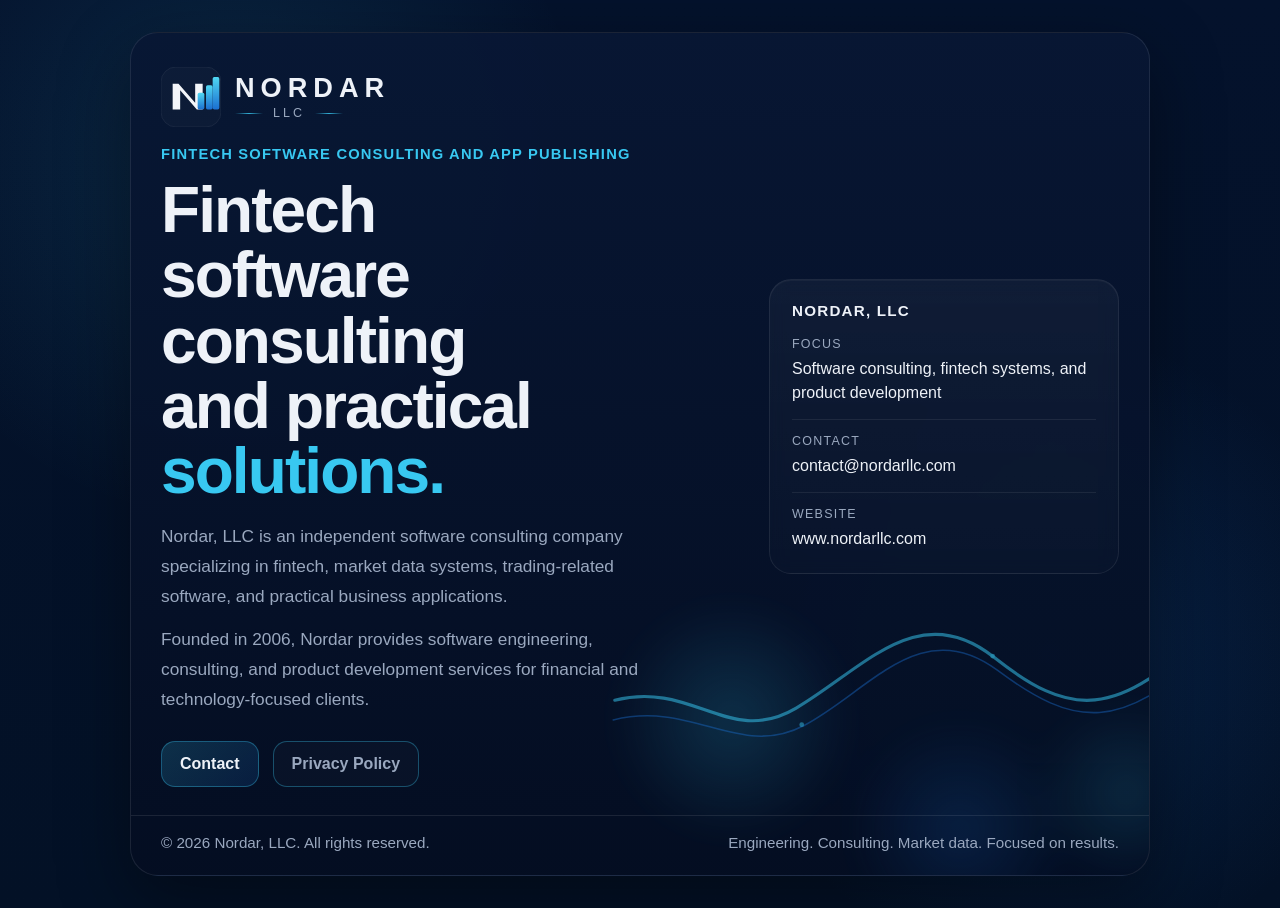
==== index.html @ 5f5a3a80 "Restore original landing page content" ====
<!DOCTYPE html>
<html lang="en">
<head>
  <meta charset="UTF-8" />
  <meta name="viewport" content="width=device-width, initial-scale=1.0" />
  <title>Nordar, LLC</title>
  <meta name="description" content="Fintech software consulting and app publishing." />
  <style>
    :root {
      --bg: #04122c;
      --panel: rgba(7, 18, 42, 0.92);
      --text: #eef2f8;
      --muted: #9aa8bf;
      --line: rgba(255, 255, 255, 0.09);
      --accent: #38c8f1;
      --accent-2: #1b6fd0;
      --shadow: 0 24px 70px rgba(0, 0, 0, 0.38);
    }

    * { box-sizing: border-box; }

    body {
      margin: 0;
      min-height: 100vh;
      font-family: -apple-system, BlinkMacSystemFont, "Segoe UI", Inter, sans-serif;
      color: var(--text);
      background:
        radial-gradient(circle at 18% 18%, rgba(56, 200, 241, 0.12), transparent 28%),
        radial-gradient(circle at 82% 72%, rgba(27, 111, 208, 0.18), transparent 26%),
        linear-gradient(180deg, #04122c 0%, #031126 100%);
      padding: 32px 16px;
    }

    a {
      color: inherit;
      text-decoration: none;
    }

    .container {
      width: min(1020px, 100%);
      margin: 0 auto;
    }

    .card {
      overflow: hidden;
      border: 1px solid var(--line);
      border-radius: 28px;
      background: linear-gradient(180deg, rgba(8, 23, 52, 0.96), rgba(4, 14, 34, 0.96));
      box-shadow: var(--shadow);
      position: relative;
      isolation: isolate;
    }

    .card::before {
      content: "";
      position: absolute;
      inset: auto -10% -32% 42%;
      height: 72%;
      background:
        radial-gradient(circle at 25% 30%, rgba(56, 200, 241, 0.24), transparent 18%),
        radial-gradient(circle at 58% 48%, rgba(27, 111, 208, 0.24), transparent 22%),
        radial-gradient(circle at 82% 42%, rgba(56, 200, 241, 0.18), transparent 14%);
      filter: blur(16px);
      opacity: 0.75;
      pointer-events: none;
      z-index: -1;
    }

    .card::after {
      content: "";
      position: absolute;
      right: -8%;
      bottom: -10%;
      width: 62%;
      height: 56%;
      background-image: url("data:image/svg+xml,%3Csvg xmlns='http://www.w3.org/2000/svg' viewBox='0 0 800 400'%3E%3Cg fill='none' stroke-linecap='round'%3E%3Cpath d='M20 270 C120 245, 165 330, 250 280 S405 140, 500 215 655 300, 780 172' stroke='rgba(56,200,241,0.72)' stroke-width='4'/%3E%3Cpath d='M18 295 C120 270, 178 345, 260 302 S408 160, 505 232 662 314, 780 198' stroke='rgba(27,111,208,0.58)' stroke-width='2'/%3E%3Cg fill='rgba(56,200,241,0.65)'%3E%3Ccircle cx='257' cy='301' r='3'/%3E%3Ccircle cx='499' cy='214' r='3'/%3E%3Ccircle cx='779' cy='173' r='4'/%3E%3C/g%3E%3C/g%3E%3C/svg%3E");
      background-repeat: no-repeat;
      background-size: contain;
      opacity: 0.72;
      pointer-events: none;
      z-index: -1;
    }

    .content {
      display: grid;
      grid-template-columns: minmax(0, 1.1fr) minmax(280px, 0.9fr);
      gap: 28px;
      align-items: center;
      padding: 34px 30px 28px;
    }

    .brand {
      display: flex;
      align-items: center;
      gap: 14px;
      margin-bottom: 18px;
    }

    .logo-mark {
      width: 60px;
      height: 60px;
      flex: 0 0 60px;
      display: block;
    }

    .brand-copy {
      min-width: 0;
    }

    .brand-name {
      font-size: 1.7rem;
      letter-spacing: 0.22em;
      font-weight: 700;
      line-height: 1;
      white-space: nowrap;
    }

    .brand-sub {
      margin-top: 5px;
      display: flex;
      align-items: center;
      gap: 10px;
      color: var(--muted);
      font-size: 0.78rem;
      letter-spacing: 0.25em;
      text-transform: uppercase;
    }

    .brand-sub::before,
    .brand-sub::after {
      content: "";
      width: 28px;
      height: 1px;
      background: linear-gradient(90deg, transparent, var(--accent), transparent);
      opacity: 0.85;
    }

    .eyebrow {
      display: inline-block;
      margin-bottom: 16px;
      color: var(--accent);
      font-size: 0.92rem;
      font-weight: 600;
      letter-spacing: 0.08em;
      text-transform: uppercase;
    }

    h1 {
      margin: 0 0 18px;
      font-size: clamp(2.5rem, 5vw, 4.3rem);
      line-height: 1.02;
      letter-spacing: -0.03em;
      max-width: 11ch;
    }

    p {
      margin: 0 0 14px;
      max-width: 58ch;
      color: var(--muted);
      font-size: 1.08rem;
      line-height: 1.72;
    }

    .accent {
      color: var(--accent);
      font-weight: 700;
    }

    .actions {
      display: flex;
      flex-wrap: wrap;
      gap: 14px;
      margin-top: 26px;
    }

    .button {
      display: inline-flex;
      align-items: center;
      justify-content: center;
      min-height: 46px;
      padding: 0 18px;
      border-radius: 14px;
      border: 1px solid rgba(56, 200, 241, 0.34);
      color: var(--text);
      font-weight: 600;
      transition: transform 0.15s ease, background 0.15s ease, border-color 0.15s ease;
    }

    .button:hover {
      transform: translateY(-1px);
      border-color: rgba(56, 200, 241, 0.55);
    }

    .button.primary {
      background: linear-gradient(135deg, rgba(56, 200, 241, 0.18), rgba(27, 111, 208, 0.16));
    }

    .button.secondary {
      background: rgba(255, 255, 255, 0.02);
      color: var(--muted);
    }

    .side {
      display: flex;
      justify-content: flex-end;
    }

    .panel {
      width: min(100%, 350px);
      border: 1px solid rgba(255,255,255,0.08);
      border-radius: 22px;
      background: linear-gradient(180deg, rgba(255,255,255,0.04), rgba(255,255,255,0.015));
      padding: 22px;
      backdrop-filter: blur(8px);
      box-shadow: inset 0 1px 0 rgba(255,255,255,0.04);
    }

    .panel h2 {
      margin: 0 0 18px;
      color: var(--text);
      font-size: 0.95rem;
      font-weight: 700;
      letter-spacing: 0.08em;
      text-transform: uppercase;
    }

    .item {
      padding-bottom: 14px;
      border-bottom: 1px solid rgba(255,255,255,0.07);
      margin-bottom: 14px;
    }

    .item:last-child {
      border-bottom: 0;
      padding-bottom: 0;
      margin-bottom: 0;
    }

    .label {
      display: block;
      margin-bottom: 6px;
      color: var(--muted);
      font-size: 0.78rem;
      text-transform: uppercase;
      letter-spacing: 0.1em;
    }

    .value {
      color: var(--text);
      font-size: 1rem;
      line-height: 1.5;
    }

    footer {
      display: flex;
      justify-content: space-between;
      gap: 20px;
      flex-wrap: wrap;
      padding: 18px 30px 24px;
      border-top: 1px solid var(--line);
      color: var(--muted);
      font-size: 0.95rem;
    }

    @media (max-width: 900px) {
      .content,
      footer {
        padding-left: 22px;
        padding-right: 22px;
      }

      .content {
        grid-template-columns: 1fr;
      }

      .side {
        justify-content: flex-start;
      }

      .card::after {
        width: 88%;
        right: -12%;
        bottom: -4%;
      }
    }

    @media (max-width: 560px) {
      .brand-name {
        font-size: 1.3rem;
        letter-spacing: 0.16em;
      }

      .logo-mark {
        width: 48px;
        height: 48px;
        flex-basis: 48px;
      }

      .button {
        width: 100%;
      }

      .actions {
        flex-direction: column;
      }
    }
  </style>
</head>
<body>
  <main class="container card">
    <section class="content">
      <div>
        <div class="brand">
          <svg class="logo-mark" viewBox="0 0 72 72" aria-hidden="true">
            <defs>
              <linearGradient id="bars" x1="0" y1="0" x2="0" y2="1">
                <stop offset="0%" stop-color="#4fd7f3" />
                <stop offset="100%" stop-color="#1b6fd0" />
              </linearGradient>
            </defs>
            <rect x="0" y="0" width="72" height="72" rx="18" fill="rgba(255,255,255,0.02)" stroke="rgba(255,255,255,0.08)" />
            <path d="M14 51V20h7l20 23V20h9v31h-7L23 28v23z" fill="#f3f5f9"/>
            <rect x="44" y="31" width="8" height="20" rx="2" fill="url(#bars)"/>
            <rect x="54" y="22" width="8" height="29" rx="2" fill="url(#bars)"/>
            <rect x="64" y="12" width="8" height="39" rx="2" fill="url(#bars)" transform="translate(-2 0)"/>
          </svg>
          <div class="brand-copy">
            <div class="brand-name">NORDAR</div>
            <div class="brand-sub">LLC</div>
          </div>
        </div>

        <div class="eyebrow">Fintech software consulting and app publishing</div>
        <h1>Fintech software consulting and practical <span class="accent">solutions.</span></h1>
        <p>
          Nordar, LLC is an independent software consulting company specializing in fintech,
          market data systems, trading-related software, and practical business applications.
        </p>
        <p>
          Founded in 2006, Nordar provides software engineering, consulting, and product
          development services for financial and technology-focused clients.
        </p>
        <div class="actions">
          <a class="button primary" href="mailto:contact@nordarllc.com">Contact</a>
          <a class="button secondary" href="/privacy.html">Privacy Policy</a>
        </div>
      </div>

      <div class="side">
        <aside class="panel">
          <h2>Nordar, LLC</h2>
          <div class="item">
            <span class="label">Focus</span>
            <div class="value">Software consulting, fintech systems, and product development</div>
          </div>
          <div class="item">
            <span class="label">Contact</span>
            <div class="value"><a href="mailto:contact@nordarllc.com">contact@nordarllc.com</a></div>
          </div>
          <div class="item">
            <span class="label">Website</span>
            <div class="value"><a href="https://www.nordarllc.com">www.nordarllc.com</a></div>
          </div>
        </aside>
      </div>
    </section>

    <footer>
      <div>© <span id="year"></span> Nordar, LLC. All rights reserved.</div>
      <div>Engineering. Consulting. Market data. Focused on results.</div>
    </footer>
  </main>

  <script>
    document.getElementById('year').textContent = new Date().getFullYear();
  </script>
</body>
</html>
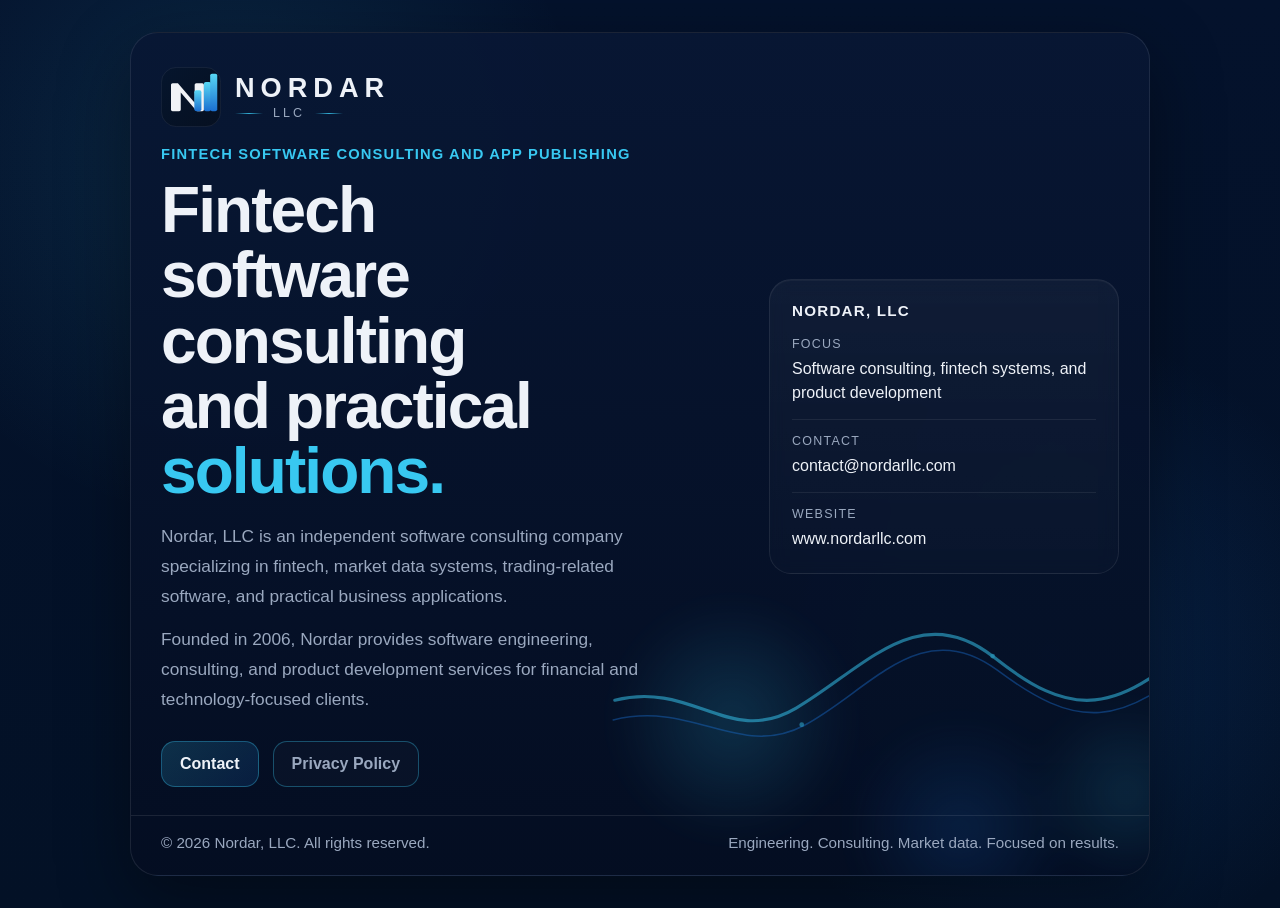
==== commit f8e6a93b: "Adjust logo mark to match updated Nordar icon" ====
--- a/index.html
+++ b/index.html
@@ -311,18 +311,22 @@
     <section class="content">
       <div>
         <div class="brand">
-          <svg class="logo-mark" viewBox="0 0 72 72" aria-hidden="true">
+          <svg class="logo-mark" viewBox="0 0 72 72" aria-hidden="true" xmlns="http://www.w3.org/2000/svg">
             <defs>
+              <linearGradient id="logoBg" x1="0" y1="0" x2="1" y2="1">
+                <stop offset="0%" stop-color="#05152d" />
+                <stop offset="100%" stop-color="#061021" />
+              </linearGradient>
               <linearGradient id="bars" x1="0" y1="0" x2="0" y2="1">
-                <stop offset="0%" stop-color="#4fd7f3" />
+                <stop offset="0%" stop-color="#58d7f4" />
                 <stop offset="100%" stop-color="#1b6fd0" />
               </linearGradient>
             </defs>
-            <rect x="0" y="0" width="72" height="72" rx="18" fill="rgba(255,255,255,0.02)" stroke="rgba(255,255,255,0.08)" />
-            <path d="M14 51V20h7l20 23V20h9v31h-7L23 28v23z" fill="#f3f5f9"/>
-            <rect x="44" y="31" width="8" height="20" rx="2" fill="url(#bars)"/>
-            <rect x="54" y="22" width="8" height="29" rx="2" fill="url(#bars)"/>
-            <rect x="64" y="12" width="8" height="39" rx="2" fill="url(#bars)" transform="translate(-2 0)"/>
+            <rect x="0.5" y="0.5" width="71" height="71" rx="18" fill="url(#logoBg)" stroke="rgba(255,255,255,0.08)" />
+            <path d="M12 53V21.5c0-1.1.9-2 2-2h6.3l20.1 23.5V21.5c0-1.1.9-2 2-2h7.1c1.1 0 2 .9 2 2V51c0 1.1-.9 2-2 2h-5.7c-.6 0-1.2-.3-1.6-.8L23.7 30.6V51c0 1.1-.9 2-2 2H14c-1.1 0-2-.9-2-2Z" fill="#f1f3f7"/>
+            <rect x="40" y="28" width="8.5" height="25" rx="2.2" fill="url(#bars)"/>
+            <rect x="51.5" y="18" width="8.5" height="35" rx="2.2" fill="url(#bars)"/>
+            <rect x="63" y="8" width="8.5" height="45" rx="2.2" fill="url(#bars)" transform="translate(-4 0)"/>
           </svg>
           <div class="brand-copy">
             <div class="brand-name">NORDAR</div>
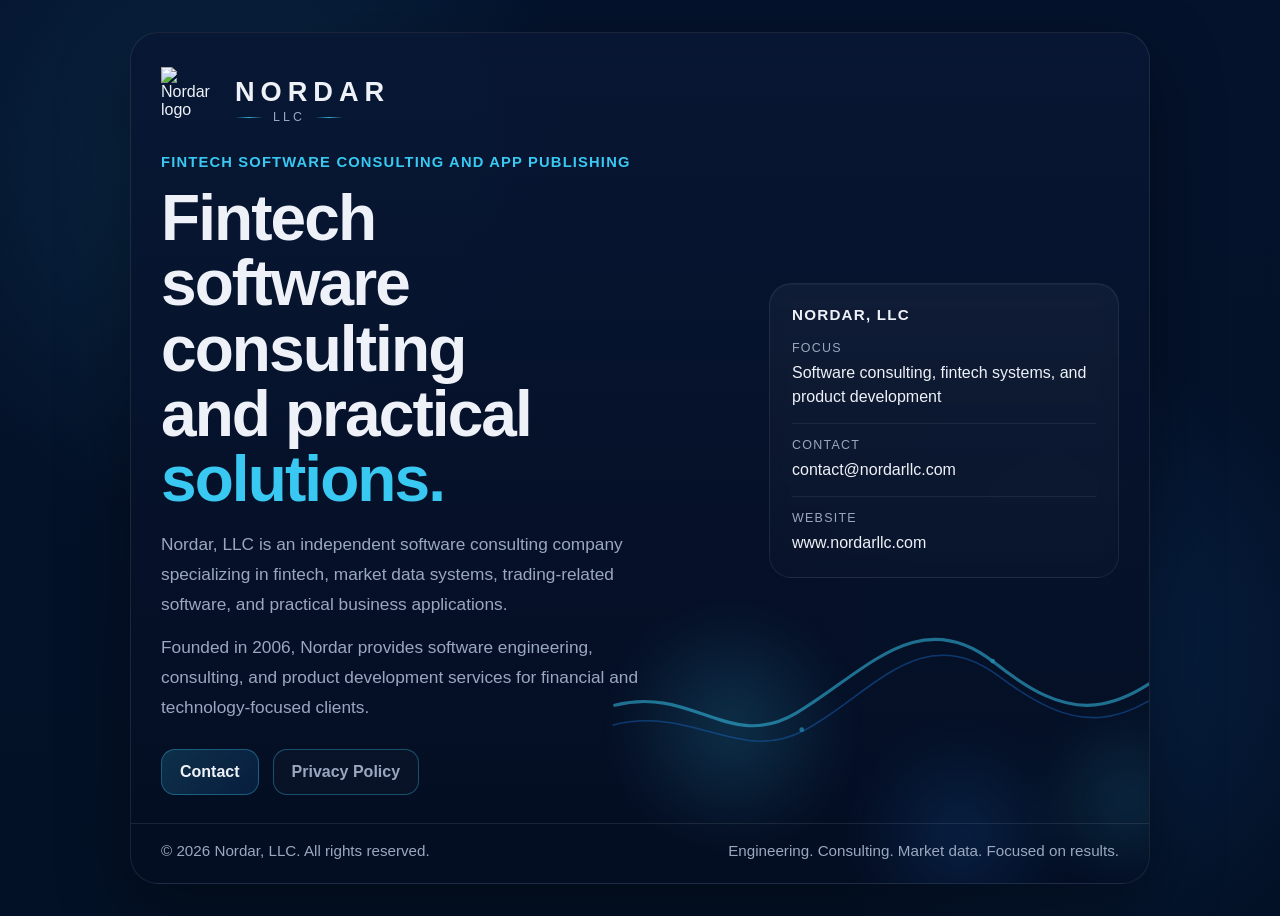
==== commit a889bf32: "Use selected PNG logo on homepage" ====
--- a/index.html
+++ b/index.html
@@ -98,9 +98,11 @@
 
     .logo-mark {
       width: 60px;
-      height: 60px;
-      flex: 0 0 60px;
+      height: 68px;
+      flex: 0 0 auto;
       display: block;
+      object-fit: contain;
+      image-rendering: -webkit-optimize-contrast;
     }
 
     .brand-copy {
@@ -292,8 +294,7 @@
 
       .logo-mark {
         width: 48px;
-        height: 48px;
-        flex-basis: 48px;
+        height: 55px;
       }
 
       .button {
@@ -311,23 +312,7 @@
     <section class="content">
       <div>
         <div class="brand">
-          <svg class="logo-mark" viewBox="0 0 72 72" aria-hidden="true" xmlns="http://www.w3.org/2000/svg">
-            <defs>
-              <linearGradient id="logoBg" x1="0" y1="0" x2="1" y2="1">
-                <stop offset="0%" stop-color="#05152d" />
-                <stop offset="100%" stop-color="#061021" />
-              </linearGradient>
-              <linearGradient id="bars" x1="0" y1="0" x2="0" y2="1">
-                <stop offset="0%" stop-color="#58d7f4" />
-                <stop offset="100%" stop-color="#1b6fd0" />
-              </linearGradient>
-            </defs>
-            <rect x="0.5" y="0.5" width="71" height="71" rx="18" fill="url(#logoBg)" stroke="rgba(255,255,255,0.08)" />
-            <path d="M12 53V21.5c0-1.1.9-2 2-2h6.3l20.1 23.5V21.5c0-1.1.9-2 2-2h7.1c1.1 0 2 .9 2 2V51c0 1.1-.9 2-2 2h-5.7c-.6 0-1.2-.3-1.6-.8L23.7 30.6V51c0 1.1-.9 2-2 2H14c-1.1 0-2-.9-2-2Z" fill="#f1f3f7"/>
-            <rect x="40" y="28" width="8.5" height="25" rx="2.2" fill="url(#bars)"/>
-            <rect x="51.5" y="18" width="8.5" height="35" rx="2.2" fill="url(#bars)"/>
-            <rect x="63" y="8" width="8.5" height="45" rx="2.2" fill="url(#bars)" transform="translate(-4 0)"/>
-          </svg>
+          <img class="logo-mark" alt="Nordar logo" src="[data-uri]" />
           <div class="brand-copy">
             <div class="brand-name">NORDAR</div>
             <div class="brand-sub">LLC</div>
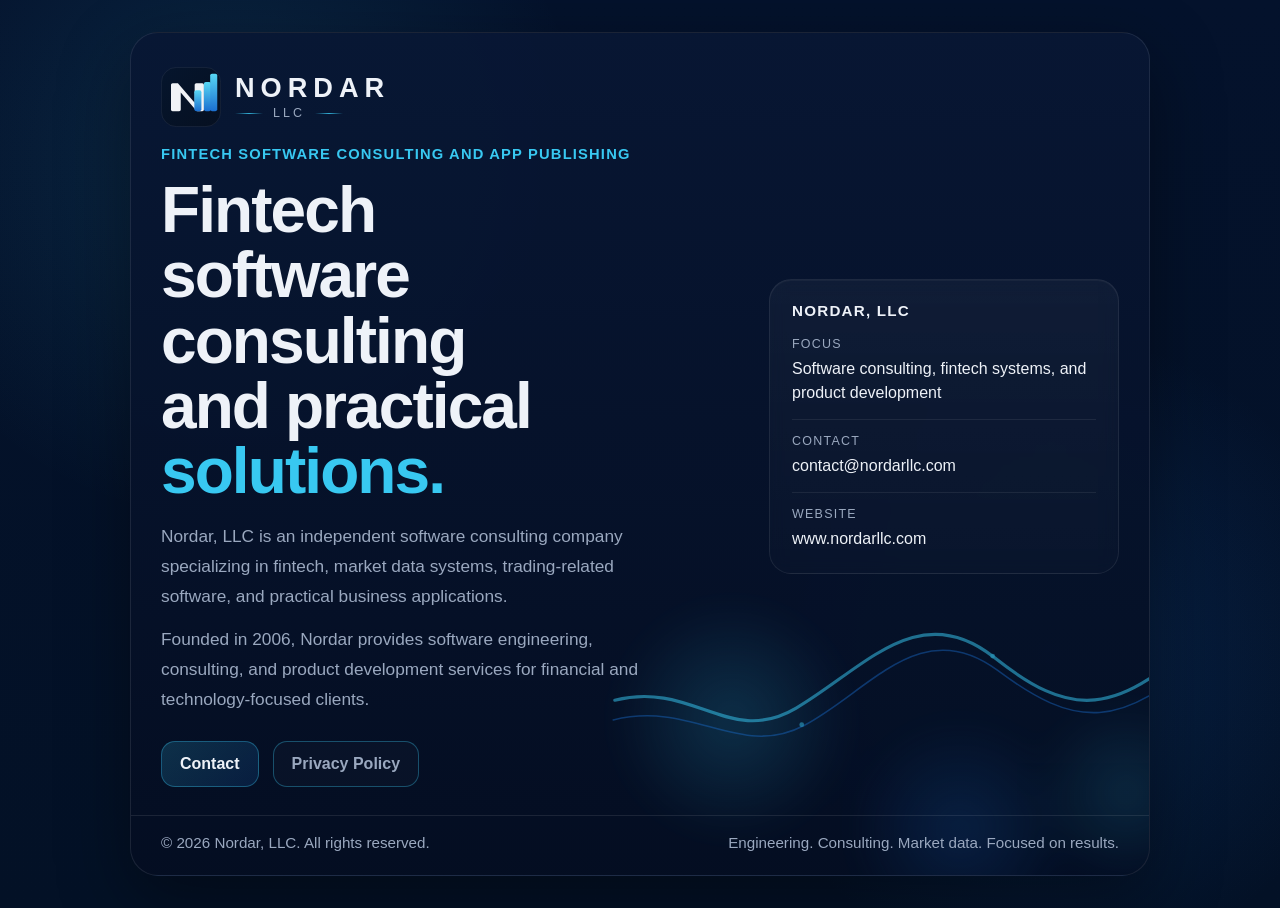
==== commit 8e0e4536: "Fix broken logo by restoring inline logo markup" ====
--- a/index.html
+++ b/index.html
@@ -98,11 +98,9 @@
 
     .logo-mark {
       width: 60px;
-      height: 68px;
-      flex: 0 0 auto;
+      height: 60px;
+      flex: 0 0 60px;
       display: block;
-      object-fit: contain;
-      image-rendering: -webkit-optimize-contrast;
     }
 
     .brand-copy {
@@ -294,7 +292,8 @@
 
       .logo-mark {
         width: 48px;
-        height: 55px;
+        height: 48px;
+        flex-basis: 48px;
       }
 
       .button {
@@ -312,7 +311,23 @@
     <section class="content">
       <div>
         <div class="brand">
-          <img class="logo-mark" alt="Nordar logo" src="[data-uri]" />
+          <svg class="logo-mark" viewBox="0 0 72 72" aria-hidden="true" xmlns="http://www.w3.org/2000/svg">
+            <defs>
+              <linearGradient id="logoBg" x1="0" y1="0" x2="1" y2="1">
+                <stop offset="0%" stop-color="#05152d" />
+                <stop offset="100%" stop-color="#061021" />
+              </linearGradient>
+              <linearGradient id="bars" x1="0" y1="0" x2="0" y2="1">
+                <stop offset="0%" stop-color="#58d7f4" />
+                <stop offset="100%" stop-color="#1b6fd0" />
+              </linearGradient>
+            </defs>
+            <rect x="0.5" y="0.5" width="71" height="71" rx="18" fill="url(#logoBg)" stroke="rgba(255,255,255,0.08)" />
+            <path d="M12 53V21.5c0-1.1.9-2 2-2h6.3l20.1 23.5V21.5c0-1.1.9-2 2-2h7.1c1.1 0 2 .9 2 2V51c0 1.1-.9 2-2 2h-5.7c-.6 0-1.2-.3-1.6-.8L23.7 30.6V51c0 1.1-.9 2-2 2H14c-1.1 0-2-.9-2-2Z" fill="#f1f3f7" />
+            <rect x="40" y="28" width="8.5" height="25" rx="2.2" fill="url(#bars)" />
+            <rect x="51.5" y="18" width="8.5" height="35" rx="2.2" fill="url(#bars)" />
+            <rect x="63" y="8" width="8.5" height="45" rx="2.2" fill="url(#bars)" transform="translate(-4 0)" />
+          </svg>
           <div class="brand-copy">
             <div class="brand-name">NORDAR</div>
             <div class="brand-sub">LLC</div>
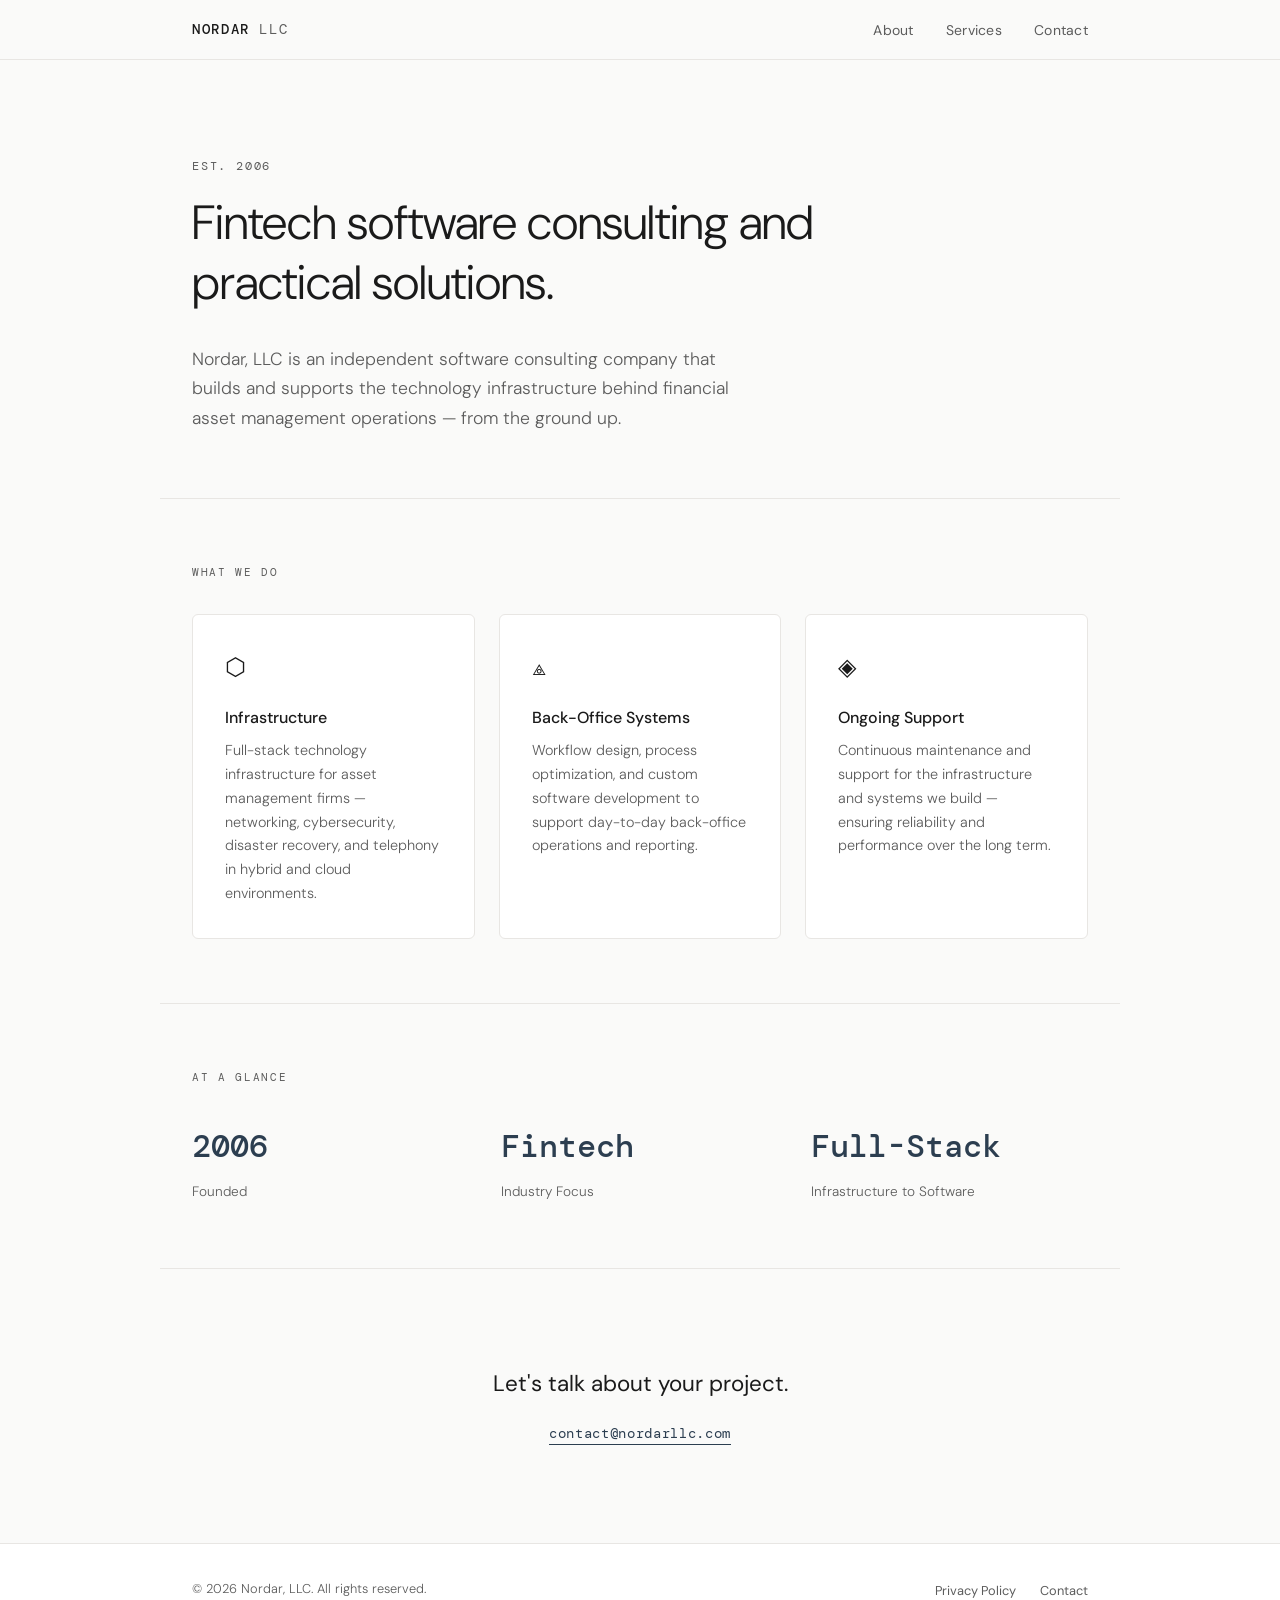
==== commit 209a83e0: "Add About, Services, and Privacy pages with updated navigation and styling" ====
--- a/index.html
+++ b/index.html
@@ -1,382 +1,97 @@
 <!DOCTYPE html>
 <html lang="en">
 <head>
-  <meta charset="UTF-8" />
-  <meta name="viewport" content="width=device-width, initial-scale=1.0" />
-  <title>Nordar, LLC</title>
-  <meta name="description" content="Fintech software consulting and app publishing." />
-  <style>
-    :root {
-      --bg: #04122c;
-      --panel: rgba(7, 18, 42, 0.92);
-      --text: #eef2f8;
-      --muted: #9aa8bf;
-      --line: rgba(255, 255, 255, 0.09);
-      --accent: #38c8f1;
-      --accent-2: #1b6fd0;
-      --shadow: 0 24px 70px rgba(0, 0, 0, 0.38);
-    }
-
-    * { box-sizing: border-box; }
-
-    body {
-      margin: 0;
-      min-height: 100vh;
-      font-family: -apple-system, BlinkMacSystemFont, "Segoe UI", Inter, sans-serif;
-      color: var(--text);
-      background:
-        radial-gradient(circle at 18% 18%, rgba(56, 200, 241, 0.12), transparent 28%),
-        radial-gradient(circle at 82% 72%, rgba(27, 111, 208, 0.18), transparent 26%),
-        linear-gradient(180deg, #04122c 0%, #031126 100%);
-      padding: 32px 16px;
-    }
-
-    a {
-      color: inherit;
-      text-decoration: none;
-    }
-
-    .container {
-      width: min(1020px, 100%);
-      margin: 0 auto;
-    }
-
-    .card {
-      overflow: hidden;
-      border: 1px solid var(--line);
-      border-radius: 28px;
-      background: linear-gradient(180deg, rgba(8, 23, 52, 0.96), rgba(4, 14, 34, 0.96));
-      box-shadow: var(--shadow);
-      position: relative;
-      isolation: isolate;
-    }
-
-    .card::before {
-      content: "";
-      position: absolute;
-      inset: auto -10% -32% 42%;
-      height: 72%;
-      background:
-        radial-gradient(circle at 25% 30%, rgba(56, 200, 241, 0.24), transparent 18%),
-        radial-gradient(circle at 58% 48%, rgba(27, 111, 208, 0.24), transparent 22%),
-        radial-gradient(circle at 82% 42%, rgba(56, 200, 241, 0.18), transparent 14%);
-      filter: blur(16px);
-      opacity: 0.75;
-      pointer-events: none;
-      z-index: -1;
-    }
-
-    .card::after {
-      content: "";
-      position: absolute;
-      right: -8%;
-      bottom: -10%;
-      width: 62%;
-      height: 56%;
-      background-image: url("data:image/svg+xml,%3Csvg xmlns='http://www.w3.org/2000/svg' viewBox='0 0 800 400'%3E%3Cg fill='none' stroke-linecap='round'%3E%3Cpath d='M20 270 C120 245, 165 330, 250 280 S405 140, 500 215 655 300, 780 172' stroke='rgba(56,200,241,0.72)' stroke-width='4'/%3E%3Cpath d='M18 295 C120 270, 178 345, 260 302 S408 160, 505 232 662 314, 780 198' stroke='rgba(27,111,208,0.58)' stroke-width='2'/%3E%3Cg fill='rgba(56,200,241,0.65)'%3E%3Ccircle cx='257' cy='301' r='3'/%3E%3Ccircle cx='499' cy='214' r='3'/%3E%3Ccircle cx='779' cy='173' r='4'/%3E%3C/g%3E%3C/g%3E%3C/svg%3E");
-      background-repeat: no-repeat;
-      background-size: contain;
-      opacity: 0.72;
-      pointer-events: none;
-      z-index: -1;
-    }
-
-    .content {
-      display: grid;
-      grid-template-columns: minmax(0, 1.1fr) minmax(280px, 0.9fr);
-      gap: 28px;
-      align-items: center;
-      padding: 34px 30px 28px;
-    }
-
-    .brand {
-      display: flex;
-      align-items: center;
-      gap: 14px;
-      margin-bottom: 18px;
-    }
-
-    .logo-mark {
-      width: 60px;
-      height: 60px;
-      flex: 0 0 60px;
-      display: block;
-    }
-
-    .brand-copy {
-      min-width: 0;
-    }
-
-    .brand-name {
-      font-size: 1.7rem;
-      letter-spacing: 0.22em;
-      font-weight: 700;
-      line-height: 1;
-      white-space: nowrap;
-    }
-
-    .brand-sub {
-      margin-top: 5px;
-      display: flex;
-      align-items: center;
-      gap: 10px;
-      color: var(--muted);
-      font-size: 0.78rem;
-      letter-spacing: 0.25em;
-      text-transform: uppercase;
-    }
-
-    .brand-sub::before,
-    .brand-sub::after {
-      content: "";
-      width: 28px;
-      height: 1px;
-      background: linear-gradient(90deg, transparent, var(--accent), transparent);
-      opacity: 0.85;
-    }
-
-    .eyebrow {
-      display: inline-block;
-      margin-bottom: 16px;
-      color: var(--accent);
-      font-size: 0.92rem;
-      font-weight: 600;
-      letter-spacing: 0.08em;
-      text-transform: uppercase;
-    }
-
-    h1 {
-      margin: 0 0 18px;
-      font-size: clamp(2.5rem, 5vw, 4.3rem);
-      line-height: 1.02;
-      letter-spacing: -0.03em;
-      max-width: 11ch;
-    }
-
-    p {
-      margin: 0 0 14px;
-      max-width: 58ch;
-      color: var(--muted);
-      font-size: 1.08rem;
-      line-height: 1.72;
-    }
-
-    .accent {
-      color: var(--accent);
-      font-weight: 700;
-    }
-
-    .actions {
-      display: flex;
-      flex-wrap: wrap;
-      gap: 14px;
-      margin-top: 26px;
-    }
-
-    .button {
-      display: inline-flex;
-      align-items: center;
-      justify-content: center;
-      min-height: 46px;
-      padding: 0 18px;
-      border-radius: 14px;
-      border: 1px solid rgba(56, 200, 241, 0.34);
-      color: var(--text);
-      font-weight: 600;
-      transition: transform 0.15s ease, background 0.15s ease, border-color 0.15s ease;
-    }
-
-    .button:hover {
-      transform: translateY(-1px);
-      border-color: rgba(56, 200, 241, 0.55);
-    }
-
-    .button.primary {
-      background: linear-gradient(135deg, rgba(56, 200, 241, 0.18), rgba(27, 111, 208, 0.16));
-    }
-
-    .button.secondary {
-      background: rgba(255, 255, 255, 0.02);
-      color: var(--muted);
-    }
-
-    .side {
-      display: flex;
-      justify-content: flex-end;
-    }
-
-    .panel {
-      width: min(100%, 350px);
-      border: 1px solid rgba(255,255,255,0.08);
-      border-radius: 22px;
-      background: linear-gradient(180deg, rgba(255,255,255,0.04), rgba(255,255,255,0.015));
-      padding: 22px;
-      backdrop-filter: blur(8px);
-      box-shadow: inset 0 1px 0 rgba(255,255,255,0.04);
-    }
-
-    .panel h2 {
-      margin: 0 0 18px;
-      color: var(--text);
-      font-size: 0.95rem;
-      font-weight: 700;
-      letter-spacing: 0.08em;
-      text-transform: uppercase;
-    }
-
-    .item {
-      padding-bottom: 14px;
-      border-bottom: 1px solid rgba(255,255,255,0.07);
-      margin-bottom: 14px;
-    }
-
-    .item:last-child {
-      border-bottom: 0;
-      padding-bottom: 0;
-      margin-bottom: 0;
-    }
-
-    .label {
-      display: block;
-      margin-bottom: 6px;
-      color: var(--muted);
-      font-size: 0.78rem;
-      text-transform: uppercase;
-      letter-spacing: 0.1em;
-    }
-
-    .value {
-      color: var(--text);
-      font-size: 1rem;
-      line-height: 1.5;
-    }
-
-    footer {
-      display: flex;
-      justify-content: space-between;
-      gap: 20px;
-      flex-wrap: wrap;
-      padding: 18px 30px 24px;
-      border-top: 1px solid var(--line);
-      color: var(--muted);
-      font-size: 0.95rem;
-    }
-
-    @media (max-width: 900px) {
-      .content,
-      footer {
-        padding-left: 22px;
-        padding-right: 22px;
-      }
-
-      .content {
-        grid-template-columns: 1fr;
-      }
-
-      .side {
-        justify-content: flex-start;
-      }
-
-      .card::after {
-        width: 88%;
-        right: -12%;
-        bottom: -4%;
-      }
-    }
-
-    @media (max-width: 560px) {
-      .brand-name {
-        font-size: 1.3rem;
-        letter-spacing: 0.16em;
-      }
-
-      .logo-mark {
-        width: 48px;
-        height: 48px;
-        flex-basis: 48px;
-      }
-
-      .button {
-        width: 100%;
-      }
-
-      .actions {
-        flex-direction: column;
-      }
-    }
-  </style>
+  <meta charset="UTF-8">
+  <meta name="viewport" content="width=device-width, initial-scale=1.0">
+  <title>Nordar, LLC — Fintech Software Consulting &amp; Infrastructure</title>
+  <meta name="description" content="Nordar, LLC is an independent software consulting company specializing in fintech, infrastructure, and business systems for financial services. Founded in 2006.">
+  <link rel="stylesheet" href="style.css">
 </head>
 <body>
-  <main class="container card">
-    <section class="content">
-      <div>
-        <div class="brand">
-          <svg class="logo-mark" viewBox="0 0 72 72" aria-hidden="true" xmlns="http://www.w3.org/2000/svg">
-            <defs>
-              <linearGradient id="logoBg" x1="0" y1="0" x2="1" y2="1">
-                <stop offset="0%" stop-color="#05152d" />
-                <stop offset="100%" stop-color="#061021" />
-              </linearGradient>
-              <linearGradient id="bars" x1="0" y1="0" x2="0" y2="1">
-                <stop offset="0%" stop-color="#58d7f4" />
-                <stop offset="100%" stop-color="#1b6fd0" />
-              </linearGradient>
-            </defs>
-            <rect x="0.5" y="0.5" width="71" height="71" rx="18" fill="url(#logoBg)" stroke="rgba(255,255,255,0.08)" />
-            <path d="M12 53V21.5c0-1.1.9-2 2-2h6.3l20.1 23.5V21.5c0-1.1.9-2 2-2h7.1c1.1 0 2 .9 2 2V51c0 1.1-.9 2-2 2h-5.7c-.6 0-1.2-.3-1.6-.8L23.7 30.6V51c0 1.1-.9 2-2 2H14c-1.1 0-2-.9-2-2Z" fill="#f1f3f7" />
-            <rect x="40" y="28" width="8.5" height="25" rx="2.2" fill="url(#bars)" />
-            <rect x="51.5" y="18" width="8.5" height="35" rx="2.2" fill="url(#bars)" />
-            <rect x="63" y="8" width="8.5" height="45" rx="2.2" fill="url(#bars)" transform="translate(-4 0)" />
-          </svg>
-          <div class="brand-copy">
-            <div class="brand-name">NORDAR</div>
-            <div class="brand-sub">LLC</div>
-          </div>
-        </div>
 
-        <div class="eyebrow">Fintech software consulting and app publishing</div>
-        <h1>Fintech software consulting and practical <span class="accent">solutions.</span></h1>
-        <p>
-          Nordar, LLC is an independent software consulting company specializing in fintech,
-          market data systems, trading-related software, and practical business applications.
+  <nav class="site-nav">
+    <div class="site-nav__inner">
+      <a href="/" class="site-nav__logo">Nordar <span>LLC</span></a>
+      <ul class="site-nav__links">
+        <li><a href="/about.html">About</a></li>
+        <li><a href="/services.html">Services</a></li>
+        <li><a href="mailto:contact@nordarllc.com">Contact</a></li>
+      </ul>
+    </div>
+  </nav>
+
+  <header class="hero">
+    <div class="hero__label">Est. 2006</div>
+    <h1 class="hero__title">Fintech software consulting and practical solutions.</h1>
+    <p class="hero__subtitle">
+      Nordar, LLC is an independent software consulting company that builds and 
+      supports the technology infrastructure behind financial asset management 
+      operations — from the ground up.
+    </p>
+  </header>
+
+  <section class="section section--bordered">
+    <div class="section__label">What We Do</div>
+    <div class="card-grid">
+      <div class="card">
+        <span class="card__icon">⬡</span>
+        <h3 class="card__title">Infrastructure</h3>
+        <p class="card__desc">
+          Full-stack technology infrastructure for asset management firms — networking, 
+          cybersecurity, disaster recovery, and telephony in hybrid and cloud environments.
         </p>
-        <p>
-          Founded in 2006, Nordar provides software engineering, consulting, and product
-          development services for financial and technology-focused clients.
+      </div>
+      <div class="card">
+        <span class="card__icon">⟁</span>
+        <h3 class="card__title">Back-Office Systems</h3>
+        <p class="card__desc">
+          Workflow design, process optimization, and custom software development to 
+          support day-to-day back-office operations and reporting.
         </p>
-        <div class="actions">
-          <a class="button primary" href="mailto:contact@nordarllc.com">Contact</a>
-          <a class="button secondary" href="/privacy.html">Privacy Policy</a>
-        </div>
       </div>
+      <div class="card">
+        <span class="card__icon">◈</span>
+        <h3 class="card__title">Ongoing Support</h3>
+        <p class="card__desc">
+          Continuous maintenance and support for the infrastructure and systems we 
+          build — ensuring reliability and performance over the long term.
+        </p>
+      </div>
+    </div>
+  </section>
 
-      <div class="side">
-        <aside class="panel">
-          <h2>Nordar, LLC</h2>
-          <div class="item">
-            <span class="label">Focus</span>
-            <div class="value">Software consulting, fintech systems, and product development</div>
-          </div>
-          <div class="item">
-            <span class="label">Contact</span>
-            <div class="value"><a href="mailto:contact@nordarllc.com">contact@nordarllc.com</a></div>
-          </div>
-          <div class="item">
-            <span class="label">Website</span>
-            <div class="value"><a href="https://www.nordarllc.com">www.nordarllc.com</a></div>
-          </div>
-        </aside>
+  <section class="section section--bordered">
+    <div class="section__label">At a Glance</div>
+    <div class="stats">
+      <div class="stat">
+        <span class="stat__number">2006</span>
+        <span class="stat__label">Founded</span>
       </div>
-    </section>
+      <div class="stat">
+        <span class="stat__number">Fintech</span>
+        <span class="stat__label">Industry Focus</span>
+      </div>
+      <div class="stat">
+        <span class="stat__number">Full-Stack</span>
+        <span class="stat__label">Infrastructure to Software</span>
+      </div>
+    </div>
+  </section>
 
-    <footer>
-      <div>© <span id="year"></span> Nordar, LLC. All rights reserved.</div>
-      <div>Engineering. Consulting. Market data. Focused on results.</div>
-    </footer>
-  </main>
+  <div class="cta">
+    <h2 class="cta__heading">Let's talk about your project.</h2>
+    <a href="mailto:contact@nordarllc.com" class="cta__link">contact@nordarllc.com</a>
+  </div>
 
-  <script>
-    document.getElementById('year').textContent = new Date().getFullYear();
-  </script>
+  <footer class="site-footer">
+    <div class="site-footer__inner">
+      <span class="site-footer__copy">&copy; 2026 Nordar, LLC. All rights reserved.</span>
+      <ul class="site-footer__links">
+        <li><a href="/privacy.html">Privacy Policy</a></li>
+        <li><a href="mailto:contact@nordarllc.com">Contact</a></li>
+      </ul>
+    </div>
+  </footer>
+
 </body>
-</html>+</html>
--- a/style.css
+++ b/style.css
@@ -0,0 +1,487 @@
+/* ============================================
+   Nordar, LLC — Global Stylesheet
+   Modern & Minimal
+   ============================================ */
+
+@import url('https://fonts.googleapis.com/css2?family=DM+Sans:ital,opsz,wght@0,9..40,300;0,9..40,400;0,9..40,500;0,9..40,600;1,9..40,300;1,9..40,400&family=DM+Mono:wght@400;500&display=swap');
+
+:root {
+  --color-bg: #fafaf9;
+  --color-surface: #ffffff;
+  --color-text: #1a1a1a;
+  --color-text-secondary: #5c5c5c;
+  --color-accent: #2c3e50;
+  --color-accent-light: #3d5a73;
+  --color-border: #e8e6e3;
+  --color-border-light: #f0eeeb;
+  --color-highlight: #e8eff5;
+  --font-body: 'DM Sans', -apple-system, sans-serif;
+  --font-mono: 'DM Mono', monospace;
+  --max-width: 960px;
+  --space-xs: 0.5rem;
+  --space-sm: 1rem;
+  --space-md: 2rem;
+  --space-lg: 4rem;
+  --space-xl: 6rem;
+}
+
+*, *::before, *::after {
+  box-sizing: border-box;
+  margin: 0;
+  padding: 0;
+}
+
+html {
+  font-size: 16px;
+  scroll-behavior: smooth;
+}
+
+body {
+  font-family: var(--font-body);
+  color: var(--color-text);
+  background-color: var(--color-bg);
+  line-height: 1.7;
+  font-weight: 400;
+  -webkit-font-smoothing: antialiased;
+}
+
+/* ---- NAV ---- */
+
+.site-nav {
+  position: sticky;
+  top: 0;
+  z-index: 100;
+  background: rgba(250, 250, 249, 0.92);
+  backdrop-filter: blur(12px);
+  border-bottom: 1px solid var(--color-border);
+}
+
+.site-nav__inner {
+  max-width: var(--max-width);
+  margin: 0 auto;
+  padding: 1rem 2rem;
+  display: flex;
+  align-items: center;
+  justify-content: space-between;
+}
+
+.site-nav__logo {
+  font-family: var(--font-mono);
+  font-weight: 500;
+  font-size: 0.85rem;
+  letter-spacing: 0.12em;
+  text-transform: uppercase;
+  color: var(--color-text);
+  text-decoration: none;
+}
+
+.site-nav__logo span {
+  color: var(--color-text-secondary);
+  font-weight: 400;
+}
+
+.site-nav__links {
+  display: flex;
+  gap: 2rem;
+  list-style: none;
+}
+
+.site-nav__links a {
+  font-size: 0.875rem;
+  color: var(--color-text-secondary);
+  text-decoration: none;
+  letter-spacing: 0.02em;
+  transition: color 0.2s;
+}
+
+.site-nav__links a:hover,
+.site-nav__links a.active {
+  color: var(--color-text);
+}
+
+/* ---- HERO ---- */
+
+.hero {
+  max-width: var(--max-width);
+  margin: 0 auto;
+  padding: var(--space-xl) 2rem var(--space-lg);
+}
+
+.hero__label {
+  font-family: var(--font-mono);
+  font-size: 0.75rem;
+  letter-spacing: 0.15em;
+  text-transform: uppercase;
+  color: var(--color-text-secondary);
+  margin-bottom: var(--space-sm);
+}
+
+.hero__title {
+  font-size: clamp(2rem, 5vw, 3rem);
+  font-weight: 300;
+  line-height: 1.25;
+  max-width: 700px;
+  margin-bottom: var(--space-md);
+}
+
+.hero__subtitle {
+  font-size: 1.1rem;
+  color: var(--color-text-secondary);
+  max-width: 560px;
+  line-height: 1.7;
+  font-weight: 300;
+}
+
+/* ---- SECTIONS ---- */
+
+.section {
+  max-width: var(--max-width);
+  margin: 0 auto;
+  padding: var(--space-lg) 2rem;
+}
+
+.section--bordered {
+  border-top: 1px solid var(--color-border);
+}
+
+.section__label {
+  font-family: var(--font-mono);
+  font-size: 0.7rem;
+  letter-spacing: 0.15em;
+  text-transform: uppercase;
+  color: var(--color-text-secondary);
+  margin-bottom: var(--space-md);
+}
+
+.section__heading {
+  font-size: 1.5rem;
+  font-weight: 400;
+  margin-bottom: var(--space-md);
+  line-height: 1.35;
+}
+
+.section__text {
+  color: var(--color-text-secondary);
+  max-width: 620px;
+  line-height: 1.8;
+  font-weight: 300;
+}
+
+.section__text + .section__text {
+  margin-top: var(--space-sm);
+}
+
+/* ---- GRID CARDS ---- */
+
+.card-grid {
+  display: grid;
+  grid-template-columns: repeat(auto-fit, minmax(260px, 1fr));
+  gap: 1.5rem;
+  margin-top: var(--space-md);
+}
+
+.card {
+  background: var(--color-surface);
+  border: 1px solid var(--color-border);
+  border-radius: 6px;
+  padding: 2rem;
+  transition: border-color 0.25s;
+}
+
+.card:hover {
+  border-color: var(--color-accent);
+}
+
+.card__icon {
+  font-size: 1.5rem;
+  margin-bottom: 1rem;
+  display: block;
+}
+
+.card__title {
+  font-size: 1rem;
+  font-weight: 500;
+  margin-bottom: 0.5rem;
+}
+
+.card__desc {
+  font-size: 0.9rem;
+  color: var(--color-text-secondary);
+  line-height: 1.65;
+  font-weight: 300;
+}
+
+/* ---- STATS ROW ---- */
+
+.stats {
+  display: grid;
+  grid-template-columns: repeat(auto-fit, minmax(140px, 1fr));
+  gap: 2rem;
+  margin-top: var(--space-md);
+}
+
+.stat__number {
+  font-family: var(--font-mono);
+  font-size: 2rem;
+  font-weight: 500;
+  color: var(--color-accent);
+  display: block;
+  margin-bottom: 0.25rem;
+}
+
+.stat__label {
+  font-size: 0.85rem;
+  color: var(--color-text-secondary);
+  font-weight: 300;
+}
+
+/* ---- TIMELINE ---- */
+
+.timeline {
+  margin-top: var(--space-md);
+  position: relative;
+  padding-left: 2rem;
+}
+
+.timeline::before {
+  content: '';
+  position: absolute;
+  left: 0;
+  top: 0.5rem;
+  bottom: 0.5rem;
+  width: 1px;
+  background: var(--color-border);
+}
+
+.timeline__item {
+  position: relative;
+  padding-bottom: 2rem;
+}
+
+.timeline__item:last-child {
+  padding-bottom: 0;
+}
+
+.timeline__item::before {
+  content: '';
+  position: absolute;
+  left: -2rem;
+  top: 0.55rem;
+  width: 7px;
+  height: 7px;
+  border-radius: 50%;
+  background: var(--color-accent);
+  transform: translateX(-50%);
+}
+
+.timeline__year {
+  font-family: var(--font-mono);
+  font-size: 0.8rem;
+  color: var(--color-accent-light);
+  letter-spacing: 0.05em;
+  margin-bottom: 0.25rem;
+}
+
+.timeline__desc {
+  font-size: 0.95rem;
+  color: var(--color-text-secondary);
+  line-height: 1.65;
+  font-weight: 300;
+}
+
+/* ---- SERVICE LIST ---- */
+
+.service-list {
+  margin-top: var(--space-md);
+  display: flex;
+  flex-direction: column;
+  gap: 1.5rem;
+}
+
+.service-item {
+  display: grid;
+  grid-template-columns: 3rem 1fr;
+  gap: 1.5rem;
+  align-items: start;
+}
+
+.service-item__number {
+  font-family: var(--font-mono);
+  font-size: 0.8rem;
+  color: var(--color-text-secondary);
+  padding-top: 0.15rem;
+}
+
+.service-item__content h3 {
+  font-size: 1.05rem;
+  font-weight: 500;
+  margin-bottom: 0.35rem;
+}
+
+.service-item__content p {
+  font-size: 0.9rem;
+  color: var(--color-text-secondary);
+  line-height: 1.7;
+  font-weight: 300;
+}
+
+/* ---- CTA ---- */
+
+.cta {
+  max-width: var(--max-width);
+  margin: 0 auto;
+  padding: var(--space-xl) 2rem;
+  text-align: center;
+  border-top: 1px solid var(--color-border);
+}
+
+.cta__heading {
+  font-size: 1.4rem;
+  font-weight: 400;
+  margin-bottom: var(--space-sm);
+}
+
+.cta__link {
+  font-family: var(--font-mono);
+  font-size: 0.85rem;
+  color: var(--color-accent);
+  text-decoration: none;
+  letter-spacing: 0.05em;
+  border-bottom: 1px solid var(--color-accent);
+  padding-bottom: 2px;
+  transition: opacity 0.2s;
+}
+
+.cta__link:hover {
+  opacity: 0.7;
+}
+
+/* ---- FOOTER ---- */
+
+.site-footer {
+  border-top: 1px solid var(--color-border);
+  background: var(--color-surface);
+}
+
+.site-footer__inner {
+  max-width: var(--max-width);
+  margin: 0 auto;
+  padding: 2rem;
+  display: flex;
+  justify-content: space-between;
+  align-items: center;
+  flex-wrap: wrap;
+  gap: 1rem;
+}
+
+.site-footer__copy {
+  font-size: 0.8rem;
+  color: var(--color-text-secondary);
+  font-weight: 300;
+}
+
+.site-footer__links {
+  display: flex;
+  gap: 1.5rem;
+  list-style: none;
+}
+
+.site-footer__links a {
+  font-size: 0.8rem;
+  color: var(--color-text-secondary);
+  text-decoration: none;
+  transition: color 0.2s;
+}
+
+.site-footer__links a:hover {
+  color: var(--color-text);
+}
+
+/* ---- PRIVACY / LEGAL PAGES ---- */
+
+.legal-content {
+  max-width: var(--max-width);
+  margin: 0 auto;
+  padding: var(--space-lg) 2rem;
+}
+
+.legal-content h1 {
+  font-size: 1.8rem;
+  font-weight: 400;
+  margin-bottom: 0.5rem;
+}
+
+.legal-content .legal-date {
+  font-size: 0.85rem;
+  color: var(--color-text-secondary);
+  margin-bottom: var(--space-md);
+}
+
+.legal-content h2 {
+  font-size: 1.1rem;
+  font-weight: 500;
+  margin-top: var(--space-md);
+  margin-bottom: var(--space-xs);
+}
+
+.legal-content p {
+  color: var(--color-text-secondary);
+  max-width: 620px;
+  line-height: 1.8;
+  font-weight: 300;
+  margin-bottom: var(--space-sm);
+}
+
+.legal-content a {
+  color: var(--color-accent);
+  text-decoration: none;
+  border-bottom: 1px solid var(--color-border);
+  transition: border-color 0.2s;
+}
+
+.legal-content a:hover {
+  border-color: var(--color-accent);
+}
+
+/* ---- RESPONSIVE ---- */
+
+@media (max-width: 640px) {
+  .site-nav__inner {
+    padding: 0.85rem 1.25rem;
+  }
+
+  .site-nav__links {
+    gap: 1.25rem;
+  }
+
+  .site-nav__links a {
+    font-size: 0.8rem;
+  }
+
+  .hero {
+    padding: var(--space-lg) 1.25rem var(--space-md);
+  }
+
+  .section {
+    padding: var(--space-md) 1.25rem;
+  }
+
+  .cta {
+    padding: var(--space-lg) 1.25rem;
+  }
+
+  .site-footer__inner {
+    padding: 1.5rem 1.25rem;
+    flex-direction: column;
+    text-align: center;
+  }
+
+  .service-item {
+    grid-template-columns: 1fr;
+    gap: 0.25rem;
+  }
+
+  .service-item__number {
+    font-size: 0.7rem;
+  }
+}
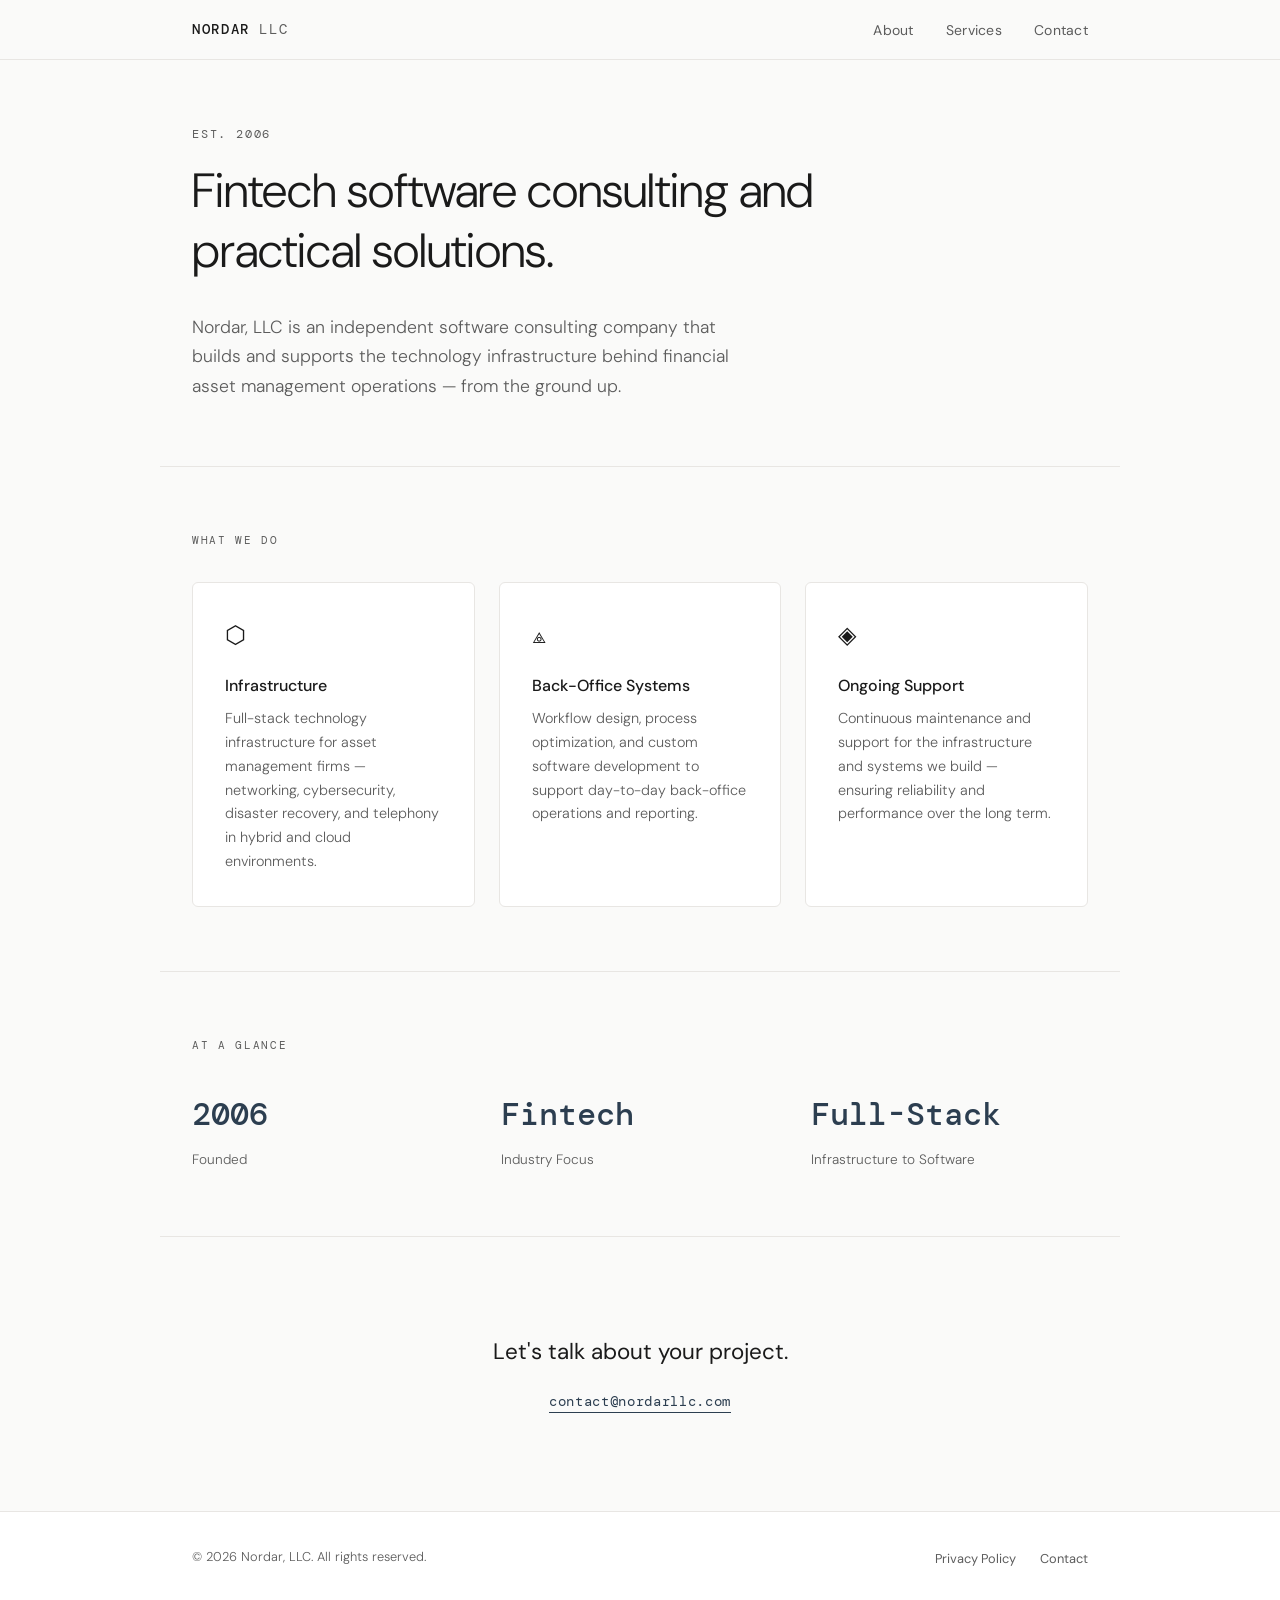
==== commit cb649d9b: "Update page layouts and styles for About, Services, and Home pages with specific class names for imp" ====
--- a/index.html
+++ b/index.html
@@ -7,7 +7,7 @@
   <meta name="description" content="Nordar, LLC is an independent software consulting company specializing in fintech, infrastructure, and business systems for financial services. Founded in 2006.">
   <link rel="stylesheet" href="style.css">
 </head>
-<body>
+<body class="page-home">
 
   <nav class="site-nav">
     <div class="site-nav__inner">
--- a/style.css
+++ b/style.css
@@ -443,6 +443,28 @@
   border-color: var(--color-accent);
 }
 
+/* Main pages + privacy — less space above hero eyebrow (SERVICES, ABOUT, etc.) */
+.page-home .hero,
+.page-about .hero,
+.page-services .hero,
+.page-privacy .hero {
+  padding-top: var(--space-lg);
+}
+
+.page-privacy .hero {
+  padding-bottom: var(--space-md);
+}
+
+/* Privacy policy — tighter vertical rhythm between stacked sections */
+.page-privacy .section {
+  padding-top: var(--space-md);
+  padding-bottom: var(--space-md);
+}
+
+.page-privacy .section__label {
+  margin-bottom: var(--space-sm);
+}
+
 /* ---- RESPONSIVE ---- */
 
 @media (max-width: 640px) {
@@ -462,8 +484,20 @@
     padding: var(--space-lg) 1.25rem var(--space-md);
   }
 
+  .page-home .hero,
+  .page-about .hero,
+  .page-services .hero,
+  .page-privacy .hero {
+    padding-top: var(--space-md);
+  }
+
   .section {
     padding: var(--space-md) 1.25rem;
+  }
+
+  .page-privacy .section {
+    padding-top: var(--space-sm);
+    padding-bottom: var(--space-sm);
   }
 
   .cta {
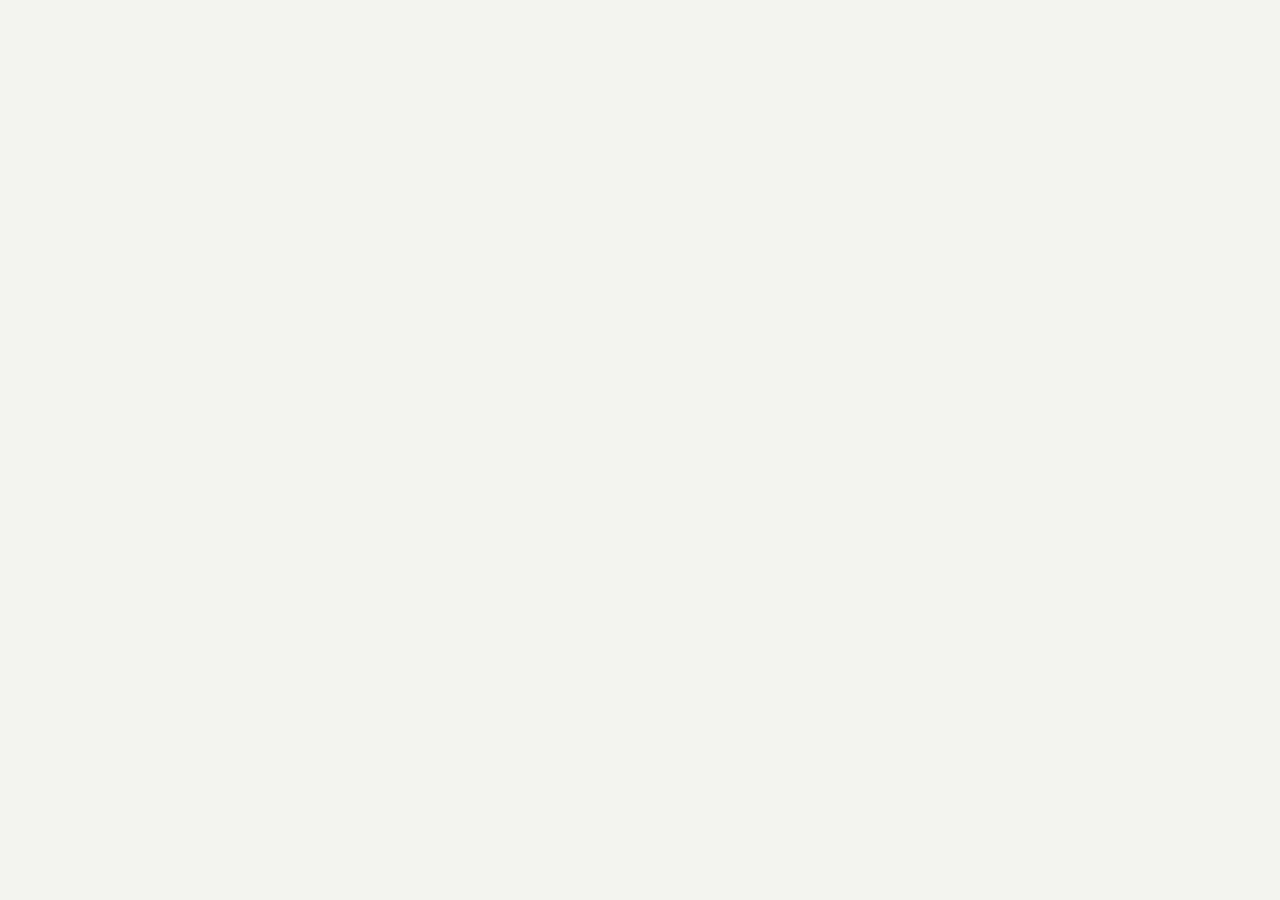
==== commit 9612744a: "Remove About, Services, and Privacy pages along with associated styles and navigation elements. Intr" ====
--- a/index.html
+++ b/index.html
@@ -1,97 +1,35 @@
 <!DOCTYPE html>
-<html lang="en">
+<html lang="en" data-theme="default">
 <head>
-  <meta charset="UTF-8">
-  <meta name="viewport" content="width=device-width, initial-scale=1.0">
-  <title>Nordar, LLC — Fintech Software Consulting &amp; Infrastructure</title>
-  <meta name="description" content="Nordar, LLC is an independent software consulting company specializing in fintech, infrastructure, and business systems for financial services. Founded in 2006.">
-  <link rel="stylesheet" href="style.css">
+<meta charset="UTF-8" />
+<meta name="viewport" content="width=device-width, initial-scale=1.0" />
+<title>Nordar — Infrastructure for asset management</title>
+<link rel="preconnect" href="https://fonts.googleapis.com" />
+<link rel="preconnect" href="https://fonts.gstatic.com" crossorigin />
+<link href="https://fonts.googleapis.com/css2?family=Inter+Tight:ital,wght@0,400;0,500;0,600;1,400;1,500&family=JetBrains+Mono:wght@400;500&display=swap" rel="stylesheet" />
+<link rel="stylesheet" href="styles.css" />
 </head>
-<body class="page-home">
+<body>
+<div id="root"></div>
 
-  <nav class="site-nav">
-    <div class="site-nav__inner">
-      <a href="/" class="site-nav__logo">Nordar <span>LLC</span></a>
-      <ul class="site-nav__links">
-        <li><a href="/about.html">About</a></li>
-        <li><a href="/services.html">Services</a></li>
-        <li><a href="mailto:contact@nordarllc.com">Contact</a></li>
-      </ul>
-    </div>
-  </nav>
+<script>
+  const NORDAR_DEFAULTS = /*EDITMODE-BEGIN*/{
+    "logo": "C",
+    "theme": "default",
+    "ctaHover": "#7d8997"
+  }/*EDITMODE-END*/;
+  window.NORDAR_DEFAULTS = NORDAR_DEFAULTS;
+</script>
 
-  <header class="hero">
-    <div class="hero__label">Est. 2006</div>
-    <h1 class="hero__title">Fintech software consulting and practical solutions.</h1>
-    <p class="hero__subtitle">
-      Nordar, LLC is an independent software consulting company that builds and 
-      supports the technology infrastructure behind financial asset management 
-      operations — from the ground up.
-    </p>
-  </header>
+<script src="https://unpkg.com/react@18.3.1/umd/react.development.js" integrity="sha384-hD6/rw4ppMLGNu3tX5cjIb+uRZ7UkRJ6BPkLpg4hAu/6onKUg4lLsHAs9EBPT82L" crossorigin="anonymous"></script>
+<script src="https://unpkg.com/react-dom@18.3.1/umd/react-dom.development.js" integrity="sha384-u6aeetuaXnQ38mYT8rp6sbXaQe3NL9t+IBXmnYxwkUI2Hw4bsp2Wvmx4yRQF1uAm" crossorigin="anonymous"></script>
+<script src="https://unpkg.com/@babel/standalone@7.29.0/babel.min.js" integrity="sha384-m08KidiNqLdpJqLq95G/LEi8Qvjl/xUYll3QILypMoQ65QorJ9Lvtp2RXYGBFj1y" crossorigin="anonymous"></script>
 
-  <section class="section section--bordered">
-    <div class="section__label">What We Do</div>
-    <div class="card-grid">
-      <div class="card">
-        <span class="card__icon">⬡</span>
-        <h3 class="card__title">Infrastructure</h3>
-        <p class="card__desc">
-          Full-stack technology infrastructure for asset management firms — networking, 
-          cybersecurity, disaster recovery, and telephony in hybrid and cloud environments.
-        </p>
-      </div>
-      <div class="card">
-        <span class="card__icon">⟁</span>
-        <h3 class="card__title">Back-Office Systems</h3>
-        <p class="card__desc">
-          Workflow design, process optimization, and custom software development to 
-          support day-to-day back-office operations and reporting.
-        </p>
-      </div>
-      <div class="card">
-        <span class="card__icon">◈</span>
-        <h3 class="card__title">Ongoing Support</h3>
-        <p class="card__desc">
-          Continuous maintenance and support for the infrastructure and systems we 
-          build — ensuring reliability and performance over the long term.
-        </p>
-      </div>
-    </div>
-  </section>
-
-  <section class="section section--bordered">
-    <div class="section__label">At a Glance</div>
-    <div class="stats">
-      <div class="stat">
-        <span class="stat__number">2006</span>
-        <span class="stat__label">Founded</span>
-      </div>
-      <div class="stat">
-        <span class="stat__number">Fintech</span>
-        <span class="stat__label">Industry Focus</span>
-      </div>
-      <div class="stat">
-        <span class="stat__number">Full-Stack</span>
-        <span class="stat__label">Infrastructure to Software</span>
-      </div>
-    </div>
-  </section>
-
-  <div class="cta">
-    <h2 class="cta__heading">Let's talk about your project.</h2>
-    <a href="mailto:contact@nordarllc.com" class="cta__link">contact@nordarllc.com</a>
-  </div>
-
-  <footer class="site-footer">
-    <div class="site-footer__inner">
-      <span class="site-footer__copy">&copy; 2026 Nordar, LLC. All rights reserved.</span>
-      <ul class="site-footer__links">
-        <li><a href="/privacy.html">Privacy Policy</a></li>
-        <li><a href="mailto:contact@nordarllc.com">Contact</a></li>
-      </ul>
-    </div>
-  </footer>
-
+<script type="text/babel" src="tweaks-panel.jsx"></script>
+<script type="text/babel" src="logos.jsx"></script>
+<script type="text/babel" src="site.jsx"></script>
+<script type="text/babel">
+  ReactDOM.createRoot(document.getElementById("root")).render(<Site />);
+</script>
 </body>
 </html>
--- a/styles.css
+++ b/styles.css
@@ -0,0 +1,462 @@
+/* Nordar — design system */
+:root {
+  --ink: #0B0F14;
+  --ink-2: #1A2230;
+  --ink-3: #2A3445;
+  --paper: #F4F4F1;
+  --paper-2: #ECECE6;
+  --paper-3: #E2E2DA;
+  --rule: #D4D4CC;
+  --muted: #6B7280;
+  --muted-2: #8B93A0;
+  --accent: oklch(70% 0.10 220);
+  --accent-ink: oklch(45% 0.08 220);
+
+  --f-display: "Inter Tight", "Inter", system-ui, -apple-system, sans-serif;
+  --f-mono: "JetBrains Mono", ui-monospace, "SF Mono", Menlo, monospace;
+
+  --max: 1320px;
+  --gutter: 32px;
+}
+
+[data-theme="graphite"] {
+  --accent: oklch(60% 0 0);
+  --accent-ink: oklch(40% 0 0);
+}
+
+* { box-sizing: border-box; }
+html, body { margin: 0; padding: 0; }
+html { scroll-behavior: smooth; scroll-padding-top: 80px; }
+body {
+  font-family: var(--f-display);
+  background: var(--paper);
+  color: var(--ink);
+  -webkit-font-smoothing: antialiased;
+  font-feature-settings: "ss01", "cv11";
+  line-height: 1.4;
+}
+
+a { color: inherit; text-decoration: none; }
+
+.mono { font-family: var(--f-mono); font-feature-settings: normal; }
+.eyebrow {
+  font-family: var(--f-mono);
+  font-size: 11px;
+  letter-spacing: 0.08em;
+  text-transform: uppercase;
+  color: var(--muted);
+}
+.tag {
+  font-family: var(--f-mono);
+  font-size: 10px;
+  letter-spacing: 0.1em;
+  text-transform: uppercase;
+  color: var(--muted);
+}
+
+.container {
+  max-width: var(--max);
+  margin: 0 auto;
+  padding: 0 var(--gutter);
+}
+
+/* ───────── nav ───────── */
+.nav {
+  position: sticky; top: 0; z-index: 70;
+  background: color-mix(in srgb, var(--paper) 88%, transparent);
+  backdrop-filter: blur(10px);
+  -webkit-backdrop-filter: blur(10px);
+  border-bottom: 1px solid var(--rule);
+}
+.nav-inner {
+  display: flex; align-items: center; justify-content: space-between;
+  height: 64px;
+  position: relative;
+}
+.nav-links {
+  display: flex; gap: 32px; align-items: center;
+  font-size: 14px;
+}
+.nav-links a { color: var(--ink-2); transition: color .2s; position: relative; }
+.nav-links a:hover { color: var(--ink); }
+.nav-links a.active { color: var(--ink); }
+.nav-links a.active::after {
+  content: "";
+  position: absolute;
+  left: 0;
+  right: 0;
+  bottom: -22px;
+  height: 2px;
+  background: var(--ink);
+}
+.nav-cta {
+  display: inline-flex; align-items: center; gap: 8px;
+  padding: 8px 14px;
+  border: 1px solid var(--ink);
+  border-radius: 999px;
+  font-size: 13px;
+  font-weight: 500;
+  background: transparent;
+  color: var(--ink);
+  transition: background .2s, color .2s, border-color .2s;
+}
+.nav-cta:hover { background: var(--cta-hover, oklch(78% 0.08 220)); border-color: var(--cta-hover, oklch(78% 0.08 220)); color: var(--ink); }
+
+/* ───────── hero ───────── */
+.hero {
+  padding: 96px 0 80px;
+  position: relative;
+}
+.hero-grid {
+  display: grid;
+  grid-template-columns: 1.6fr 1fr;
+  gap: 48px;
+  align-items: end;
+}
+.hero h1 {
+  font-family: var(--f-display);
+  font-weight: 500;
+  font-size: clamp(48px, 6.4vw, 92px);
+  line-height: 0.98;
+  letter-spacing: -0.035em;
+  margin: 0 0 32px;
+  text-wrap: balance;
+}
+.hero h1 .em { font-style: italic; font-weight: 400; color: var(--muted-2); }
+.hero h1 .ax { color: var(--accent-ink); }
+.hero-meta {
+  display: flex; flex-direction: column; gap: 18px;
+  border-left: 1px solid var(--rule);
+  padding-left: 24px;
+}
+.hero-meta .row { display: flex; flex-direction: column; gap: 4px; }
+.hero-meta .label { font-family: var(--f-mono); font-size: 10px; letter-spacing: 0.08em; text-transform: uppercase; color: var(--muted); }
+.hero-meta .val { font-size: 14px; color: var(--ink-2); }
+.hero-bar {
+  margin-top: 64px;
+  display: grid;
+  grid-template-columns: repeat(4, 1fr);
+  border-top: 1px solid var(--rule);
+  border-bottom: 1px solid var(--rule);
+}
+.hero-bar > div { padding: 18px 0; }
+.hero-bar > div + div { border-left: 1px solid var(--rule); padding-left: 20px; }
+.hero-bar .k { font-family: var(--f-mono); font-size: 10px; letter-spacing: 0.08em; text-transform: uppercase; color: var(--muted); margin-bottom: 6px; }
+.hero-bar .v { font-size: 15px; color: var(--ink); }
+
+/* ───────── section ───────── */
+section.block {
+  padding: 96px 0;
+  border-top: 1px solid var(--rule);
+}
+.section-head {
+  display: grid;
+  grid-template-columns: 200px 1fr;
+  gap: 32px;
+  margin-bottom: 56px;
+}
+.section-head .label { padding-top: 8px; }
+.section-head h2 {
+  font-weight: 500;
+  font-size: clamp(32px, 3.4vw, 48px);
+  letter-spacing: -0.025em;
+  line-height: 1.05;
+  margin: 0;
+  max-width: 18ch;
+  text-wrap: balance;
+}
+.section-head p {
+  font-size: 17px;
+  color: var(--ink-2);
+  max-width: 60ch;
+  margin: 16px 0 0;
+  line-height: 1.55;
+}
+
+/* ───────── services ───────── */
+.svc-list {
+  border-top: 1px solid var(--rule);
+}
+.svc {
+  display: grid;
+  grid-template-columns: 80px 1fr 1.3fr 220px;
+  gap: 32px;
+  align-items: start;
+  padding: 28px 0;
+  border-bottom: 1px solid var(--rule);
+  cursor: pointer;
+  transition: background .25s;
+}
+.svc:hover { background: color-mix(in srgb, var(--ink) 3%, transparent); }
+.svc .num { font-family: var(--f-mono); font-size: 12px; color: var(--muted); padding-top: 2px; }
+.svc h3 { margin: 0; font-weight: 500; font-size: 22px; letter-spacing: -0.015em; }
+.svc .desc { font-size: 14px; color: var(--ink-2); line-height: 1.55; }
+.svc .meta { font-family: var(--f-mono); font-size: 11px; color: var(--muted); text-align: right; padding-top: 4px; }
+.svc .meta .arrow { display: inline-block; transition: transform .25s; margin-left: 6px; color: var(--ink); }
+.svc:hover .meta .arrow { transform: translateX(4px); }
+
+/* ───────── approach ───────── */
+.approach {
+  display: grid;
+  grid-template-columns: repeat(3, 1fr);
+  gap: 24px;
+}
+.approach-card {
+  border: 1px solid var(--rule);
+  background: var(--paper);
+  padding: 28px;
+  display: flex; flex-direction: column; gap: 16px;
+  min-height: 260px;
+  transition: border-color .25s;
+}
+.approach-card:hover { border-color: var(--ink); }
+.approach-card .num { font-family: var(--f-mono); font-size: 11px; color: var(--muted); }
+.approach-card h4 { margin: 0; font-size: 20px; font-weight: 500; letter-spacing: -0.01em; }
+.approach-card p { margin: 0; font-size: 14px; color: var(--ink-2); line-height: 1.55; }
+.approach-card .diag {
+  margin-top: auto;
+  height: 64px;
+  border-top: 1px solid var(--rule);
+  padding-top: 12px;
+  display: flex; align-items: end;
+  font-family: var(--f-mono);
+  font-size: 10px;
+  color: var(--muted);
+  letter-spacing: 0.06em;
+  text-transform: uppercase;
+}
+
+/* ───────── stack diagram ───────── */
+.stack-wrap {
+  background: #1F2632;
+  color: var(--paper);
+  padding: 80px 0;
+  border-top: 1px solid #1F2632;
+  border-bottom: 1px solid #1F2632;
+}
+.stack-wrap .eyebrow { color: #9AA3B2; }
+.stack-wrap h2 { color: var(--paper); }
+.stack-wrap p { color: #C9CFD8; }
+.stack-wrap .section-head h2 { max-width: 22ch; }
+.stack {
+  display: grid;
+  grid-template-columns: 1fr;
+  gap: 1px;
+  background: #2E3645;
+  border: 1px solid #2E3645;
+}
+.stack-row {
+  display: grid;
+  grid-template-columns: 140px 1fr 1.5fr 120px;
+  gap: 24px;
+  padding: 22px 24px;
+  background: #1F2632;
+  align-items: center;
+  transition: background .2s;
+}
+.stack-row:hover { background: #28303D; }
+.stack-row .layer { font-family: var(--f-mono); font-size: 11px; color: #9AA3B2; letter-spacing: 0.08em; text-transform: uppercase; }
+.stack-row .name { font-size: 16px; color: var(--paper); font-weight: 500; }
+.stack-row .detail { font-size: 13px; color: #C9CFD8; }
+.stack-row .badge { font-family: var(--f-mono); font-size: 10px; color: #9AA3B2; letter-spacing: 0.06em; text-align: right; }
+
+/* ───────── principles ───────── */
+.principles {
+  display: grid;
+  grid-template-columns: repeat(2, 1fr);
+  gap: 0;
+  border: 1px solid var(--rule);
+}
+.principle {
+  padding: 36px;
+  border-right: 1px solid var(--rule);
+  border-bottom: 1px solid var(--rule);
+  display: flex; flex-direction: column; gap: 12px;
+}
+.principle:nth-child(2n) { border-right: none; }
+.principle:nth-last-child(-n+2) { border-bottom: none; }
+.principle .num { font-family: var(--f-mono); font-size: 11px; color: var(--muted); }
+.principle h4 {
+  margin: 0; font-size: 28px; font-weight: 500; letter-spacing: -0.02em; line-height: 1.05;
+}
+.principle p { margin: 8px 0 0; font-size: 15px; color: var(--ink-2); line-height: 1.55; }
+
+/* ───────── CTA ───────── */
+.cta-block {
+  padding: 120px 0;
+  border-top: 1px solid var(--rule);
+}
+.cta-grid {
+  display: grid;
+  grid-template-columns: 1.4fr 1fr;
+  gap: 48px;
+  align-items: end;
+}
+.cta-block h2 {
+  font-size: clamp(40px, 5vw, 72px);
+  font-weight: 500;
+  letter-spacing: -0.03em;
+  line-height: 1.0;
+  margin: 0;
+  text-wrap: balance;
+}
+.cta-block h2 .em { font-style: italic; color: var(--muted-2); font-weight: 400; }
+.cta-side {
+  border-left: 1px solid var(--rule);
+  padding-left: 24px;
+  display: flex; flex-direction: column; gap: 24px;
+}
+.cta-side .row { display: flex; flex-direction: column; gap: 4px; }
+.cta-side .label { font-family: var(--f-mono); font-size: 10px; letter-spacing: 0.08em; text-transform: uppercase; color: var(--muted); }
+.cta-side .val { font-size: 16px; color: var(--ink); }
+.cta-button {
+  display: inline-flex; align-items: center; justify-content: space-between;
+  padding: 18px 24px;
+  background: var(--ink);
+  color: var(--paper);
+  border: 1px solid var(--ink);
+  font-size: 15px;
+  font-weight: 500;
+  transition: background .2s, color .2s;
+  width: 100%;
+}
+.cta-button:hover { background: transparent; color: var(--ink); }
+.cta-button .arrow { font-family: var(--f-mono); }
+
+/* ───────── footer ───────── */
+footer {
+  padding: 48px 0 32px;
+  border-top: 1px solid var(--rule);
+  background: var(--paper);
+}
+.foot {
+  display: grid;
+  grid-template-columns: 1.4fr 1fr 1fr 1fr;
+  gap: 32px;
+  margin-bottom: 56px;
+}
+.foot h5 {
+  font-family: var(--f-mono);
+  font-size: 10px;
+  letter-spacing: 0.08em;
+  text-transform: uppercase;
+  color: var(--muted);
+  margin: 0 0 16px;
+  font-weight: 400;
+}
+.foot ul { list-style: none; padding: 0; margin: 0; display: flex; flex-direction: column; gap: 8px; font-size: 14px; }
+.foot ul a { color: var(--ink-2); transition: color .2s; }
+.foot ul a:hover { color: var(--ink); }
+.foot-bottom {
+  display: flex; justify-content: space-between; align-items: center;
+  padding-top: 24px;
+  border-top: 1px solid var(--rule);
+  font-family: var(--f-mono);
+  font-size: 11px;
+  color: var(--muted);
+  letter-spacing: 0.04em;
+}
+
+/* ───────── logo ───────── */
+.brand { display: inline-flex; align-items: center; gap: 10px; }
+.brand .mark { width: 28px; height: 28px; }
+.brand .word {
+  font-family: var(--f-display);
+  font-size: 19px;
+  letter-spacing: -0.01em;
+  font-weight: 500;
+  color: var(--ink);
+}
+
+/* hamburger (mobile/narrow only) */
+.nav-toggle {
+  display: none;
+  appearance: none;
+  background: transparent;
+  border: 1px solid var(--ink);
+  border-radius: 999px;
+  width: 38px;
+  height: 38px;
+  align-items: center;
+  justify-content: center;
+  cursor: pointer;
+  padding: 0;
+  color: var(--ink);
+  transition: background .2s, color .2s;
+}
+.nav-toggle:hover { background: var(--ink); color: var(--paper); }
+.nav-toggle svg { display: block; }
+
+/* mobile menu dropdown */
+.nav-drawer {
+  position: absolute;
+  top: calc(100% + 8px);
+  right: var(--gutter);
+  background: var(--paper);
+  z-index: 80;
+  padding: 8px;
+  min-width: 240px;
+  display: none;
+  flex-direction: column;
+  gap: 0;
+  border: 1px solid var(--rule);
+  border-radius: 12px;
+  box-shadow: 0 12px 32px rgba(11, 15, 20, 0.08), 0 2px 6px rgba(11, 15, 20, 0.04);
+}
+.nav-drawer.open { display: flex; }
+.nav-drawer a {
+  font-size: 14px;
+  letter-spacing: -0.005em;
+  font-weight: 500;
+  color: var(--ink-2);
+  padding: 12px 14px;
+  border-radius: 8px;
+  display: flex;
+  align-items: center;
+  justify-content: space-between;
+  transition: background .15s, color .15s;
+}
+.nav-drawer a:hover { background: color-mix(in srgb, var(--ink) 5%, transparent); color: var(--ink); }
+.nav-drawer a .num {
+  font-family: var(--f-mono);
+  font-size: 10px;
+  letter-spacing: 0.08em;
+  color: var(--muted);
+  font-weight: 400;
+}
+.nav-drawer .drawer-cta {
+  margin-top: 6px;
+  padding: 12px 14px;
+  background: var(--ink);
+  color: var(--paper);
+  border-radius: 8px;
+  font-size: 14px;
+  font-weight: 500;
+}
+.nav-drawer .drawer-cta:hover { background: var(--ink-2); color: var(--paper); }
+.nav-drawer .drawer-divider {
+  height: 1px;
+  background: var(--rule);
+  margin: 6px 4px;
+}
+@media (max-width: 960px) {
+  .hero-grid, .cta-grid { grid-template-columns: 1fr; gap: 32px; }
+  .hero-meta, .cta-side { border-left: none; padding-left: 0; border-top: 1px solid var(--rule); padding-top: 24px; }
+  .hero-bar { grid-template-columns: repeat(2, 1fr); }
+  .hero-bar > div + div { border-left: none; padding-left: 0; }
+  .hero-bar > div { border-top: 1px solid var(--rule); padding: 14px 0; }
+  .hero-bar > div:first-child { border-top: none; }
+  .section-head { grid-template-columns: 1fr; gap: 12px; }
+  .svc { grid-template-columns: 40px 1fr; gap: 16px; }
+  .svc .desc, .svc .meta { grid-column: 2; }
+  .svc .meta { text-align: left; }
+  .approach { grid-template-columns: 1fr; }
+  .stack-row { grid-template-columns: 1fr; gap: 6px; padding: 18px 16px; }
+  .stack-row .badge { text-align: left; }
+  .principles { grid-template-columns: 1fr; }
+  .principle { border-right: none !important; }
+  .principle:nth-last-child(2) { border-bottom: 1px solid var(--rule); }
+  .foot { grid-template-columns: 1fr 1fr; gap: 24px; }
+  .nav-links { display: none; }
+  .nav-toggle { display: inline-flex; }
+}
